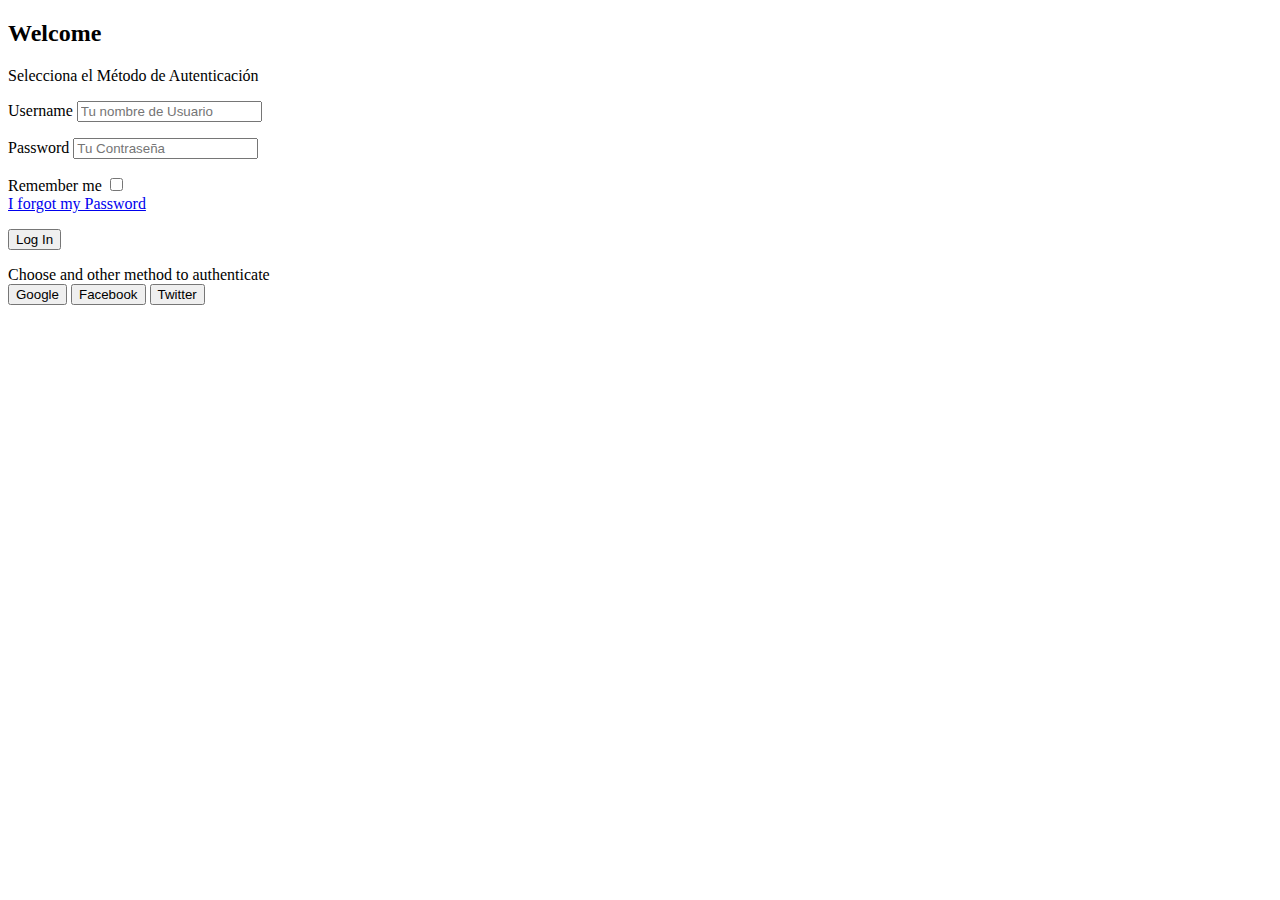
==== static/templates/index.html @ e1ece2ed "Organizacion de carpetas" ====
<!DOCTYPE html>
<html lang="en">
<head>
    <meta charset="UTF-8">
    <meta http-equiv="X-UA-Compatible" content="IE=edge">
    <meta name="viewport" content="width=device-width, initial-scale=1.0">
    <title>Login App</title>
    <link rel="stylesheet" href="styles.css">
</head>
<body>
    <div class="form-container">
        <div class="login-conteiner">
            <h2>Welcome</h2>
            <p>Selecciona el Método de Autenticación</p>

            <form action="">
                <p>
                    <label for="name">Username</label>
                    <input type="text" name="name" id="name" placeholder="Tu nombre de Usuario">
                </p>

                <p>
                    <label for="password">Password</label>
                    <input type="text" name="password" id="password" placeholder="Tu Contraseña">
                </p>

                <div class="options">
                    <div>
                        Remember me <input type="checkbox" name="rememberme" id="rememberme">
                    </div>
                    <div class="forgot"><a href="#">I forgot my Password</a></div>
                </div>

                

                <p>
                    <input type="submit" value="Log In" class="btn btn-login">
                </p>

                <div class="providers">
                   <div class="choose">
                    <span>Choose and other method to authenticate</span>
                   </div>

                    <button class="btn btn-google">Google</button>
                    <button class="btn btn-facebook">Facebook</button>
                    <button class="btn btn-twitter">Twitter</button>
                </div>
            </form>
        </div>
        <div class="welcome-screen-container">
        </div>
    </div>
</body>
</html>
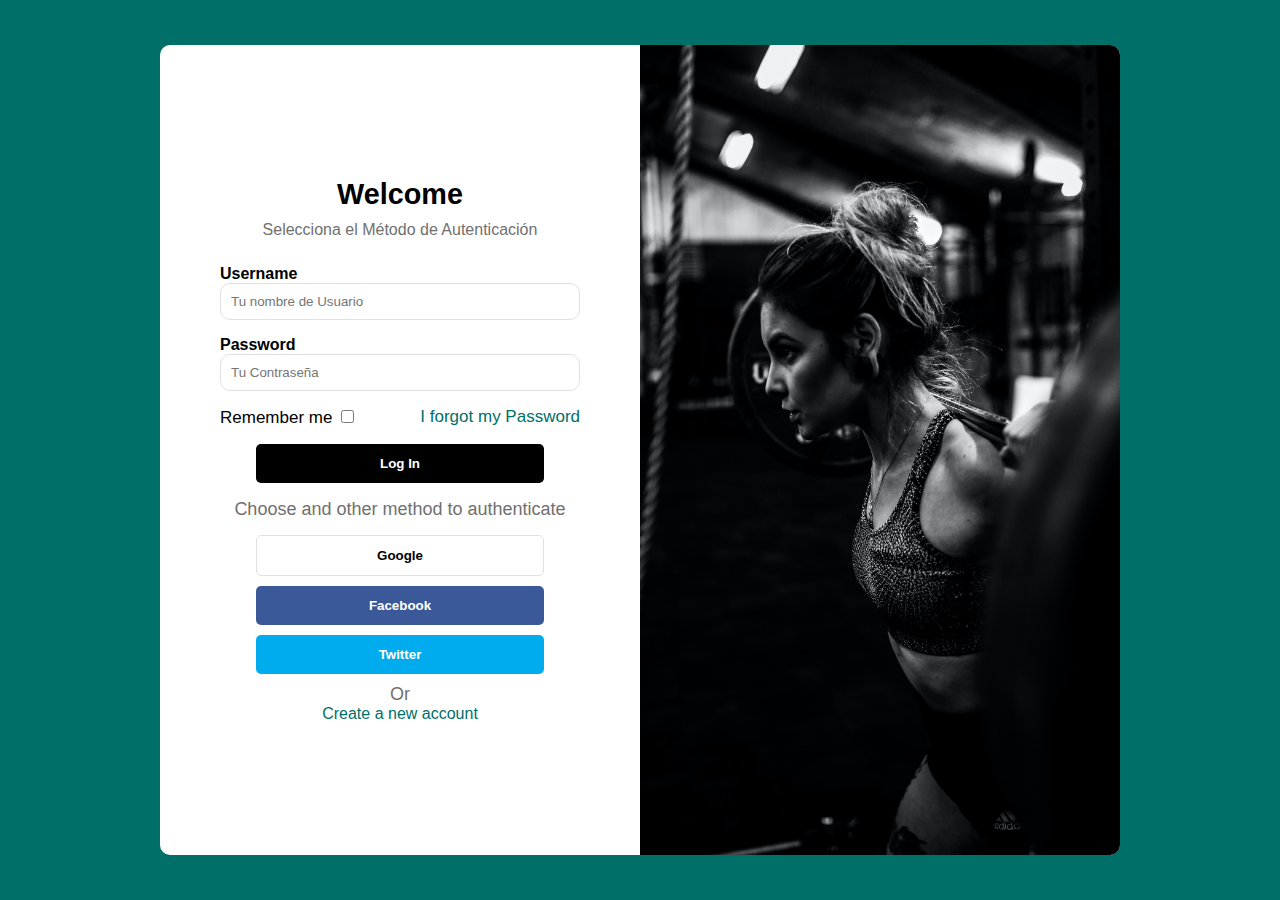
==== commit 1a974ae2: "Sección Sign Up" ====
--- a/static/templates/index.html
+++ b/static/templates/index.html
@@ -5,7 +5,7 @@
     <meta http-equiv="X-UA-Compatible" content="IE=edge">
     <meta name="viewport" content="width=device-width, initial-scale=1.0">
     <title>Login App</title>
-    <link rel="stylesheet" href="styles.css">
+    <link rel="stylesheet" href="../css/styles.css">
 </head>
 <body>
     <div class="form-container">
@@ -39,12 +39,18 @@
 
                 <div class="providers">
                    <div class="choose">
-                    <span>Choose and other method to authenticate</span>
+                        <span>Choose and other method to authenticate</span>
                    </div>
 
                     <button class="btn btn-google">Google</button>
                     <button class="btn btn-facebook">Facebook</button>
                     <button class="btn btn-twitter">Twitter</button>
+                </div>
+                <div class="new">
+                    <div class="choose">
+                        <span class = "chooseOr">Or</span>
+                    </div>
+                    <a href="newAccount.html">Create a new account</a>
                 </div>
             </form>
         </div>
--- a/static/css/styles.css
+++ b/static/css/styles.css
@@ -0,0 +1,222 @@
+html {
+    box-sizing: border-box;
+}
+body{
+    font-family: Arial, Helvetica, sans-serif;
+    padding: 0;
+    margin: 0;
+    display: flex;
+    align-items: center;
+    justify-content: center;
+    height: 100vh;
+    background-color: rgb(0, 111, 104);
+}
+
+*, *:before, *:after {
+    box-sizing: inherit;
+}
+.form-container{
+    background-color: white;
+    border-radius: 10px;
+    width: 95%;
+    overflow: hidden;
+    height: 75%;
+    display: flex;
+    align-items: center;
+}
+.form-container-new{
+    height: 99%;
+    padding: 40px 0;
+}
+@media (min-width: 480px){
+    .form-container{
+        height: 90%;
+    }
+    .form-container-new{
+        height: 100%;
+        padding: 40px 0;
+    }
+}
+.login-conteiner{
+    display: flex;
+    flex-direction: column;
+    justify-content: center;
+    min-width: 100px;
+    margin: 0 auto;
+    padding: 10px 20px;
+    height: 95%;
+}
+@media (min-width: 480px){
+    .login-conteiner{
+        min-width: 380px;
+        padding: 30px 10px;
+        height: 90%;
+    }
+}
+.welcome-screen-container,
+.welcome-screen-container-new
+{
+    display: none;
+}
+@media (min-width: 768px){
+    .form-container{
+        justify-content: space-between;
+    }
+    .form-container-new{
+        height: 100%;
+        padding: 0;
+    }
+    .login-conteiner{
+        padding: 0 50px;
+        min-width: 450px;
+    }
+    .welcome-screen-container{
+        display: flex;
+        background-image: url(../img/welcome.jpg);
+        background-position: center center;
+        background-size: cover;
+        width: 50%;
+        height: 100%;
+    }
+
+    .welcome-screen-container-new{
+        display: flex;
+        background-image: url(../img/signup.jpg);
+        background-position: center center;
+        background-size: cover;
+        width: 50%;
+        height: 100%;
+    }
+}
+@media (min-width: 992px){
+    .form-container{
+        width: 75%;
+    }
+    .login-conteiner{
+        padding: 0 30px;
+        min-width: 50%;
+    }
+}
+@media (min-width: 1200px){
+    .login-conteiner{
+        padding: 0 60px;
+        min-width: 50%;
+    }
+}
+.login-conteiner > h2{
+    text-align: center;
+    font-weight: bold;
+    font-size: 1.8rem;
+    margin: 0;
+}
+.login-conteiner > h3{
+    text-align: center;
+    font-weight: bold;
+    font-size: 1.4srem;
+    margin: 0;
+}
+.login-conteiner > p{
+    text-align: center;
+    color: rgb(112, 112, 112);
+    padding: 10px 0;
+    margin: 0;
+}
+.login-conteiner form{
+    text-align: center;
+}
+label{
+    display: block;
+    font-weight: bold;
+    text-align: start;
+}
+input[type = "text"],
+input[type = "email"],
+input[type = "number"]
+{
+    min-width: 100%;
+    padding: 10px;
+    border-radius: 10px;
+    border: 1px solid #e1e1e1;
+}
+input[type = "text"]:focus,
+input[type = "email"]:focus,
+input[type = "number"]:focus
+{
+    outline: solid 1.5px rgb(0, 111, 104);;
+}
+.options{
+    display: flex;
+    justify-content: space-between;
+    font-size: 17px;
+}
+.forgot a, 
+.new a{
+    text-decoration: none;
+    color: rgb(0, 111, 104);
+}
+.forgot a:hover,
+.new a:hover{
+    color: rgb(1, 63, 59);
+    text-decoration: underline;
+}
+.providers .choose, .chooseOr{
+    text-align: center;
+    color: rgb(112, 112, 112);
+    margin: 15px 0;
+    font-size: 18px;
+}
+/* Botones */ 
+.btn{
+    display: block;
+    width: 100%;
+    border: none;
+    padding: 12px 0;
+    cursor: pointer;
+    font-weight: bold;
+    border-radius: 5px;
+    margin: 0 auto 10px auto;
+}
+.btn.regresar{
+    background-color: white;
+    border: 1px solid #e1e1e1;
+    text-decoration: none;
+    color: black;
+    border: none;
+}
+.btn.regresar:hover{
+    background-color: rgb(216, 255, 252);
+}
+@media (min-width: 1200px){
+    .btn{
+        width: 80%;
+    }
+}
+.btn-login{
+    color: white;
+    background-color: black;
+}
+.btn-login:hover{
+    background-color: rgb(17, 17, 17);
+}
+.btn-google{
+    background-color: white;
+    border: 1px solid #e1e1e1;
+}
+.btn-google:hover{
+    background-color: rgb(0, 111, 104);
+    color: white;
+}
+.btn-facebook{
+    color: white;
+    background-color: #3B5998;
+}
+.btn-facebook:hover{
+    background-color: #2c4374;
+}
+.btn-twitter{
+    color: white;
+    background-color: #00ACEE;
+}
+.btn-twitter:hover{
+    background-color: #0285b9;
+}
